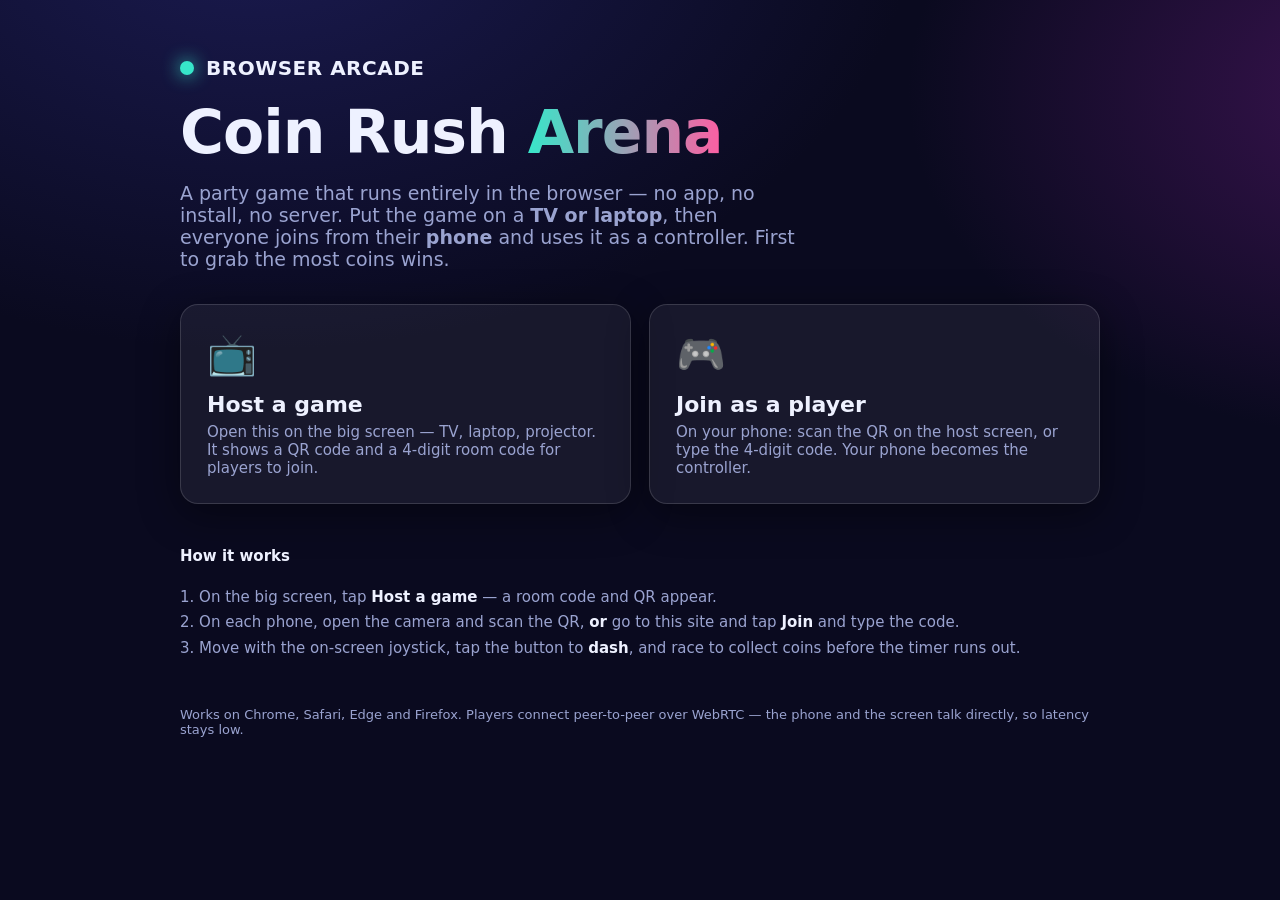
==== index.html @ 1d4086e5 "Add Browser Arcade "Coin Rush Arena" — QR/code multiplayer party game A zero-backend, browser-only p" ====
<!DOCTYPE html>
<html lang="en">
<head>
  <meta charset="utf-8" />
  <meta name="viewport" content="width=device-width, initial-scale=1, viewport-fit=cover" />
  <title>Browser Arcade — Coin Rush</title>
  <meta name="description" content="A tiny party arcade you play in the browser. Host on a TV or laptop, join from your phone with a QR code or 4-digit code." />
  <link rel="stylesheet" href="css/app.css" />
</head>
<body>
  <div class="wrap">
    <div class="brand"><span class="dot"></span> BROWSER ARCADE</div>

    <h1>Coin Rush <span class="grad">Arena</span></h1>
    <p class="lede">
      A party game that runs entirely in the browser — no app, no install, no server.
      Put the game on a <b>TV or laptop</b>, then everyone joins from their <b>phone</b>
      and uses it as a controller. First to grab the most coins wins.
    </p>

    <div class="cards">
      <a class="card" href="host.html">
        <div class="emoji">📺</div>
        <h2>Host a game</h2>
        <p>Open this on the big screen — TV, laptop, projector. It shows a QR code and a 4-digit room code for players to join.</p>
      </a>
      <a class="card" href="play.html">
        <div class="emoji">🎮</div>
        <h2>Join as a player</h2>
        <p>On your phone: scan the QR on the host screen, or type the 4-digit code. Your phone becomes the controller.</p>
      </a>
    </div>

    <div class="steps">
      <p><b>How it works</b></p>
      1. On the big screen, tap <b>Host a game</b> — a room code and QR appear.<br />
      2. On each phone, open the camera and scan the QR, <b>or</b> go to this site and tap <b>Join</b> and type the code.<br />
      3. Move with the on-screen joystick, tap the button to <b>dash</b>, and race to collect coins before the timer runs out.
    </div>

    <p class="footer">
      Works on Chrome, Safari, Edge and Firefox. Players connect peer-to-peer over WebRTC —
      the phone and the screen talk directly, so latency stays low.
    </p>
  </div>
</body>
</html>
---- css/app.css ----
:root {
  --bg: #0a0a1f;
  --bg2: #12123a;
  --ink: #eef1ff;
  --muted: #9aa3d0;
  --accent: #37e6c9;
  --accent2: #ff5da2;
  --gold: #ffd166;
  --panel: rgba(255, 255, 255, 0.06);
  --border: rgba(255, 255, 255, 0.14);
  --shadow: 0 10px 40px rgba(0, 0, 0, 0.45);
}

* { box-sizing: border-box; }

html, body {
  margin: 0;
  padding: 0;
  height: 100%;
  background:
    radial-gradient(1200px 800px at 20% -10%, #1b1b52 0%, transparent 55%),
    radial-gradient(1000px 700px at 110% 10%, #3a1350 0%, transparent 50%),
    var(--bg);
  color: var(--ink);
  font-family: "Segoe UI", system-ui, -apple-system, Roboto, Helvetica, Arial, sans-serif;
  -webkit-font-smoothing: antialiased;
}

body { overflow-x: hidden; }

a { color: var(--accent); }

.wrap {
  max-width: 960px;
  margin: 0 auto;
  padding: clamp(20px, 5vw, 56px) 20px 60px;
}

.brand {
  display: flex;
  align-items: center;
  gap: 12px;
  font-weight: 800;
  letter-spacing: 0.5px;
  font-size: 20px;
}
.brand .dot {
  width: 14px; height: 14px; border-radius: 50%;
  background: var(--accent);
  box-shadow: 0 0 18px var(--accent);
}

h1 {
  font-size: clamp(30px, 7vw, 60px);
  line-height: 1.02;
  margin: 22px 0 10px;
  letter-spacing: -1px;
}
h1 .grad {
  background: linear-gradient(90deg, var(--accent), var(--accent2));
  -webkit-background-clip: text; background-clip: text; color: transparent;
}
.lede { color: var(--muted); font-size: clamp(15px, 2.4vw, 19px); max-width: 620px; }

.cards {
  display: grid;
  grid-template-columns: 1fr 1fr;
  gap: 18px;
  margin-top: 34px;
}
@media (max-width: 640px) { .cards { grid-template-columns: 1fr; } }

.card {
  display: block;
  text-decoration: none;
  color: inherit;
  background: var(--panel);
  border: 1px solid var(--border);
  border-radius: 18px;
  padding: 26px;
  transition: transform .15s ease, border-color .15s ease, background .15s ease;
  box-shadow: var(--shadow);
}
.card:hover { transform: translateY(-4px); border-color: var(--accent); }
.card .emoji { font-size: 40px; }
.card h2 { margin: 14px 0 6px; font-size: 22px; }
.card p { margin: 0; color: var(--muted); font-size: 15px; }

.steps { margin-top: 40px; color: var(--muted); font-size: 15px; line-height: 1.7; }
.steps b { color: var(--ink); }

.footer { margin-top: 46px; color: var(--muted); font-size: 13px; }

/* ---------- Buttons & inputs ---------- */
.btn {
  appearance: none;
  border: none;
  cursor: pointer;
  font-weight: 700;
  font-size: 17px;
  padding: 15px 22px;
  border-radius: 14px;
  color: #06121a;
  background: linear-gradient(90deg, var(--accent), #6ef0d6);
  box-shadow: 0 8px 24px rgba(55, 230, 201, 0.35);
  transition: transform .1s ease, filter .1s ease;
}
.btn:active { transform: scale(0.97); }
.btn:disabled { filter: grayscale(0.6) brightness(0.7); cursor: default; }
.btn.secondary {
  background: transparent;
  color: var(--ink);
  border: 1px solid var(--border);
  box-shadow: none;
}

.field {
  width: 100%;
  font-size: 18px;
  padding: 15px 16px;
  border-radius: 14px;
  border: 1px solid var(--border);
  background: rgba(0, 0, 0, 0.25);
  color: var(--ink);
  outline: none;
}
.field:focus { border-color: var(--accent); }
.field::placeholder { color: #6b73a0; }

/* ================= HOST SCREEN ================= */
#gameCanvas {
  position: fixed;
  inset: 0;
  width: 100vw;
  height: 100vh;
  display: block;
  background: #070716;
}

.hud {
  position: fixed;
  top: 18px;
  left: 18px;
  right: 18px;
  display: flex;
  justify-content: space-between;
  align-items: flex-start;
  gap: 16px;
  pointer-events: none;
  z-index: 5;
}

.joinbox {
  pointer-events: auto;
  background: rgba(10, 10, 31, 0.72);
  border: 1px solid var(--border);
  border-radius: 16px;
  padding: 14px 16px;
  backdrop-filter: blur(6px);
  box-shadow: var(--shadow);
  text-align: center;
}
.joinbox .qr {
  background: #fff;
  padding: 8px;
  border-radius: 10px;
  line-height: 0;
}
.joinbox .qr canvas, .joinbox .qr img { width: 128px; height: 128px; display: block; image-rendering: pixelated; }
.joinbox .code {
  font-size: 34px;
  font-weight: 900;
  letter-spacing: 8px;
  margin-top: 8px;
  color: var(--gold);
}
.joinbox .hint { font-size: 12px; color: var(--muted); margin-top: 2px; }

.scoreboard {
  pointer-events: auto;
  background: rgba(10, 10, 31, 0.72);
  border: 1px solid var(--border);
  border-radius: 16px;
  padding: 12px 16px;
  min-width: 190px;
  backdrop-filter: blur(6px);
}
.scoreboard h3 { margin: 0 0 8px; font-size: 13px; color: var(--muted); letter-spacing: 1px; text-transform: uppercase; }
.scoreboard .row { display: flex; align-items: center; gap: 8px; padding: 3px 0; font-weight: 700; }
.scoreboard .swatch { width: 12px; height: 12px; border-radius: 50%; flex: 0 0 auto; }
.scoreboard .row .nm { flex: 1; overflow: hidden; text-overflow: ellipsis; white-space: nowrap; }
.scoreboard .row .sc { color: var(--gold); }
.scoreboard .empty { color: var(--muted); font-size: 13px; }

.timer {
  position: fixed;
  top: 18px;
  left: 50%;
  transform: translateX(-50%);
  font-size: 30px;
  font-weight: 900;
  letter-spacing: 2px;
  padding: 6px 18px;
  border-radius: 12px;
  background: rgba(10, 10, 31, 0.72);
  border: 1px solid var(--border);
  z-index: 5;
}
.timer.low { color: var(--accent2); }

.overlay {
  position: fixed;
  inset: 0;
  display: flex;
  flex-direction: column;
  align-items: center;
  justify-content: center;
  text-align: center;
  gap: 16px;
  padding: 24px;
  z-index: 10;
  background: rgba(6, 6, 20, 0.72);
  backdrop-filter: blur(4px);
}
.overlay.hidden { display: none; }
.overlay h2 { font-size: clamp(28px, 6vw, 52px); margin: 0; }
.overlay .sub { color: var(--muted); max-width: 560px; }
.overlay .results { list-style: none; padding: 0; margin: 8px 0; min-width: 260px; }
.overlay .results li {
  display: flex; align-items: center; gap: 10px;
  background: var(--panel); border: 1px solid var(--border);
  border-radius: 12px; padding: 10px 14px; margin: 8px 0; font-size: 18px; font-weight: 700;
}
.overlay .results .rank { width: 28px; color: var(--muted); }
.overlay .results .sc { margin-left: auto; color: var(--gold); }
.overlay .swatch { width: 16px; height: 16px; border-radius: 50%; }

/* ================= PHONE CONTROLLER ================= */
body.controller { overflow: hidden; touch-action: none; user-select: none; -webkit-user-select: none; }

.ctl-wrap {
  min-height: 100dvh;
  display: flex;
  flex-direction: column;
}

.ctl-join {
  flex: 1;
  display: flex;
  flex-direction: column;
  justify-content: center;
  gap: 14px;
  padding: 26px 22px;
  max-width: 460px;
  margin: 0 auto;
  width: 100%;
}
.ctl-join h1 { font-size: 30px; margin: 0 0 4px; }
.ctl-join .label { font-size: 13px; color: var(--muted); margin: 6px 2px -6px; }
.code-field { text-align: center; letter-spacing: 14px; font-size: 30px; font-weight: 800; }
.msg { min-height: 20px; font-size: 14px; }
.msg.err { color: var(--accent2); }
.msg.ok { color: var(--accent); }

/* Active controller pad */
.pad { flex: 1; display: none; flex-direction: column; }
.pad.active { display: flex; }

.pad-top {
  display: flex; align-items: center; gap: 12px;
  padding: 14px 18px;
  border-bottom: 1px solid var(--border);
}
.pad-top .who { display: flex; align-items: center; gap: 10px; font-weight: 800; font-size: 18px; }
.pad-top .swatch { width: 20px; height: 20px; border-radius: 50%; box-shadow: 0 0 14px currentColor; }
.pad-top .score { margin-left: auto; font-weight: 900; font-size: 22px; color: var(--gold); }
.pad-top .status { font-size: 12px; color: var(--muted); }

.pad-main { flex: 1; position: relative; }

.stick {
  position: absolute;
  left: 6%;
  bottom: 12%;
  width: min(44vw, 230px);
  height: min(44vw, 230px);
  border-radius: 50%;
  background: rgba(255, 255, 255, 0.05);
  border: 2px solid var(--border);
  touch-action: none;
}
.stick .knob {
  position: absolute;
  left: 50%; top: 50%;
  width: 42%; height: 42%;
  margin: 0;
  border-radius: 50%;
  background: linear-gradient(180deg, var(--accent), #1fae94);
  box-shadow: 0 6px 20px rgba(0,0,0,0.5);
  transform: translate(-50%, -50%);
  transition: transform .02s linear;
}

.action {
  position: absolute;
  right: 6%;
  bottom: 15%;
  width: min(30vw, 150px);
  height: min(30vw, 150px);
  border-radius: 50%;
  border: none;
  color: #240016;
  font-weight: 900;
  font-size: clamp(18px, 5vw, 26px);
  background: radial-gradient(circle at 35% 30%, #ff8bc0, var(--accent2));
  box-shadow: 0 10px 30px rgba(255, 93, 162, 0.5);
  touch-action: none;
}
.action:active { transform: scale(0.94); }
.action:disabled { filter: grayscale(0.7) brightness(0.6); }

.pad-hint {
  text-align: center;
  color: var(--muted);
  font-size: 13px;
  padding: 6px 0 14px;
}
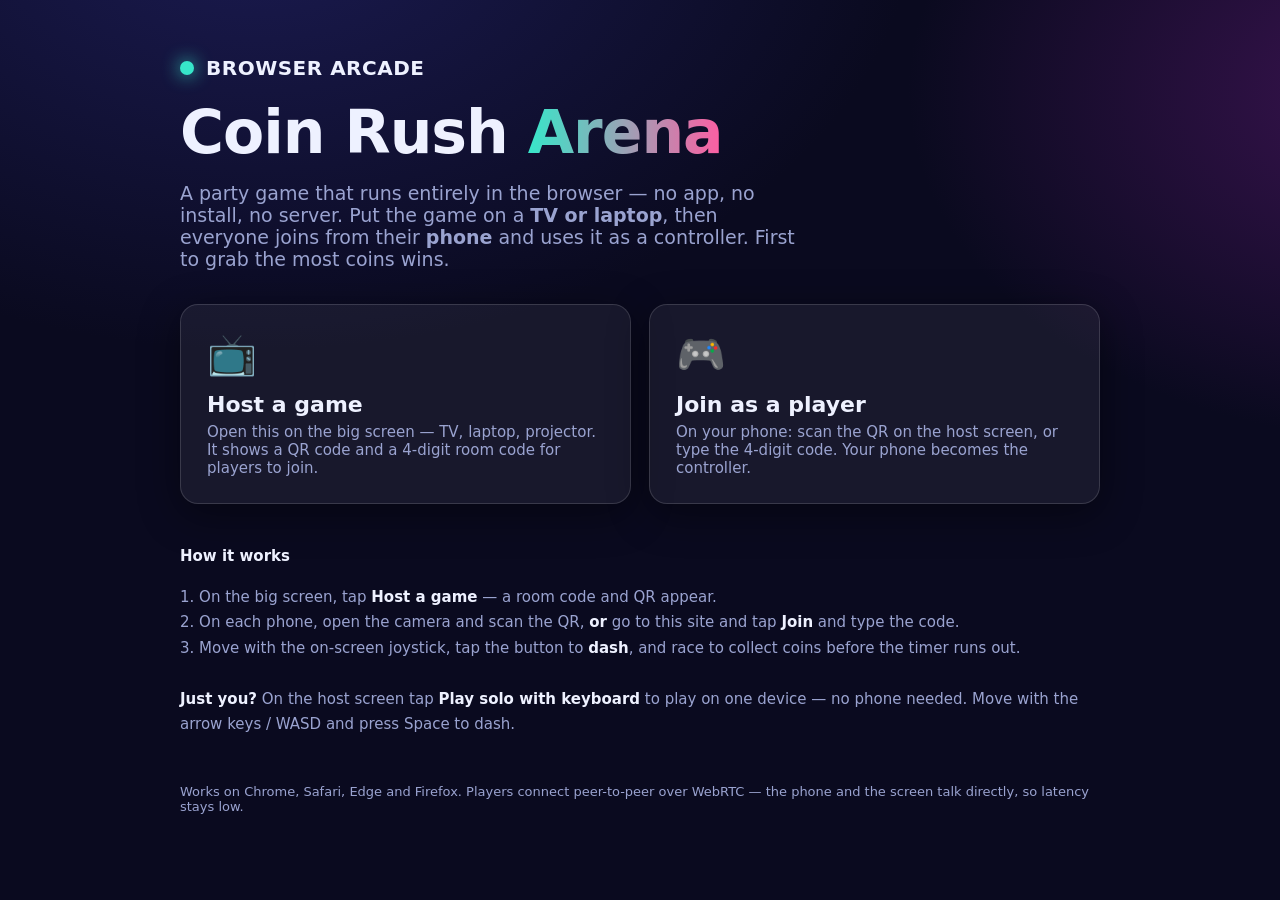
==== commit 3bf304c1: "Add single-player mode (keyboard, no phone needed) Adds a "Play solo with keyboard" button on the ho" ====
--- a/index.html
+++ b/index.html
@@ -36,6 +36,8 @@
       1. On the big screen, tap <b>Host a game</b> — a room code and QR appear.<br />
       2. On each phone, open the camera and scan the QR, <b>or</b> go to this site and tap <b>Join</b> and type the code.<br />
       3. Move with the on-screen joystick, tap the button to <b>dash</b>, and race to collect coins before the timer runs out.
+      <br /><br />
+      <b>Just you?</b> On the host screen tap <b>Play solo with keyboard</b> to play on one device — no phone needed. Move with the arrow keys / WASD and press Space to dash.
     </div>
 
     <p class="footer">
